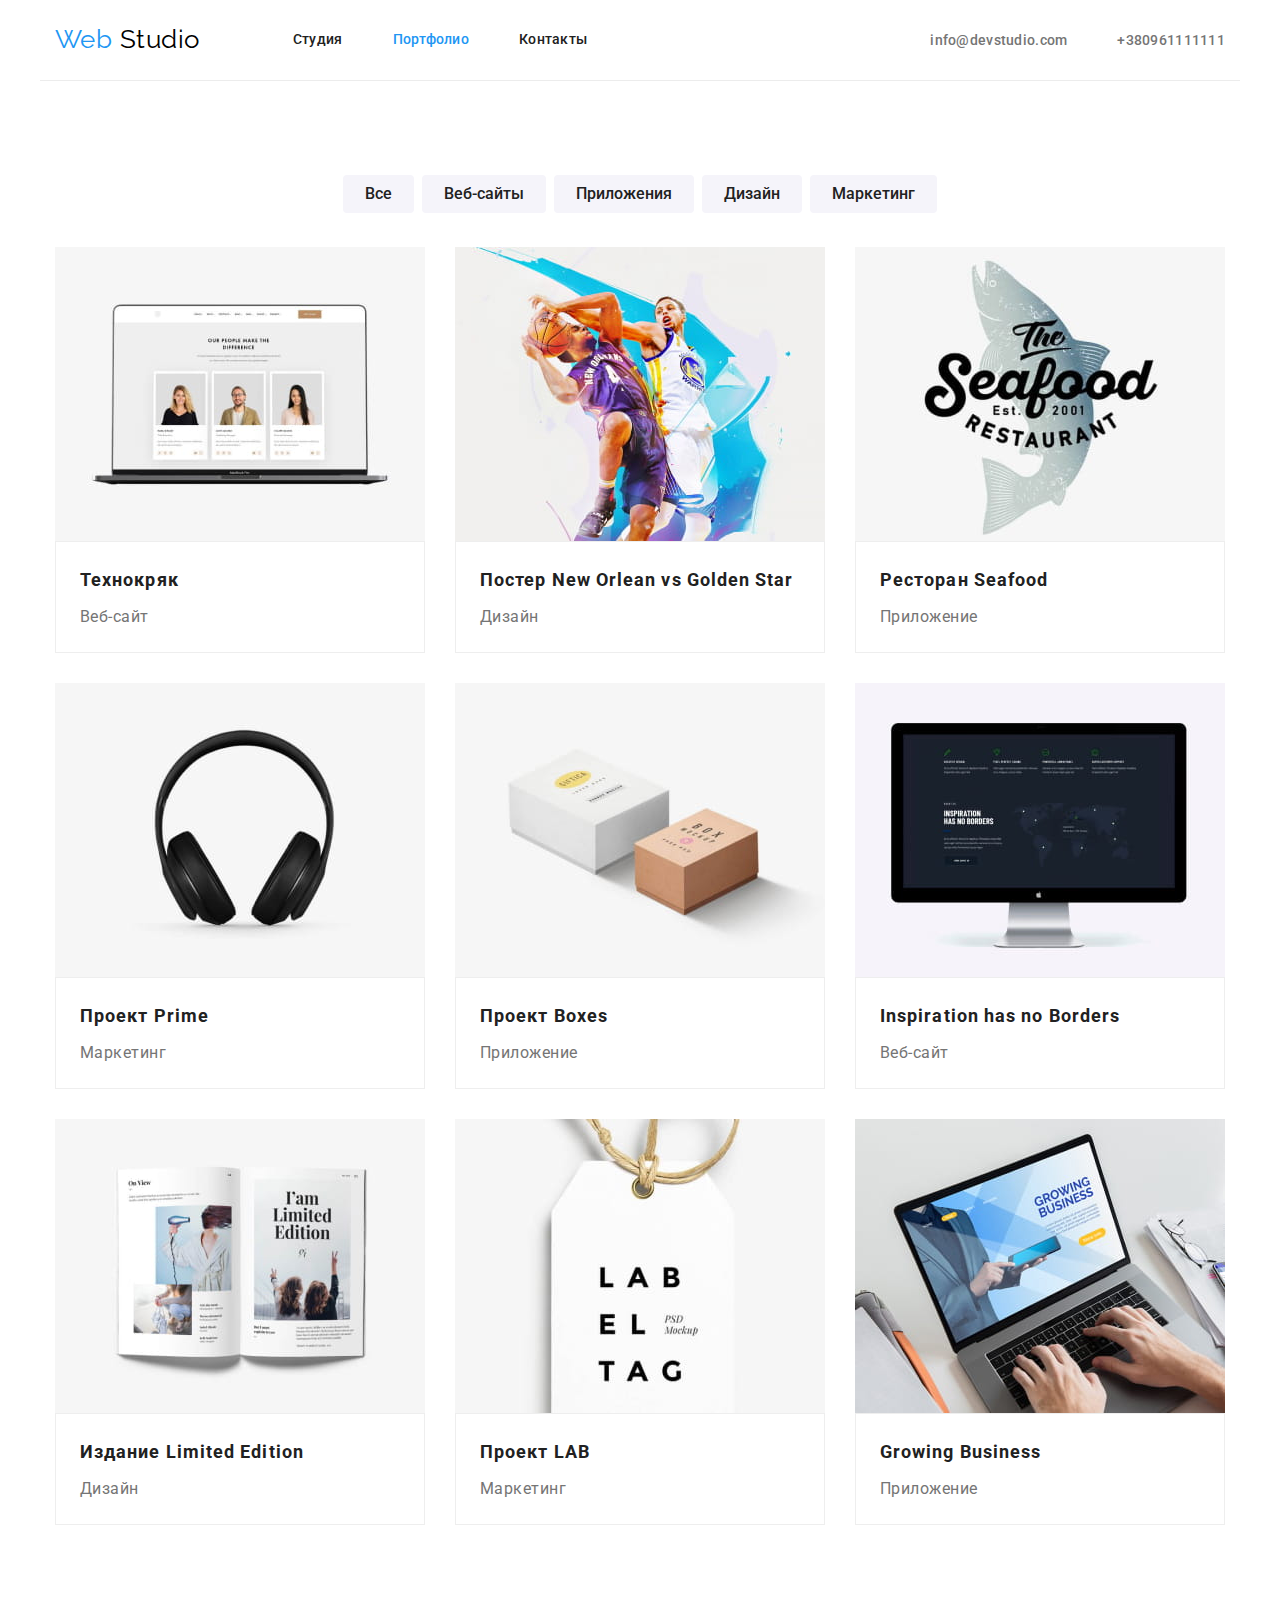
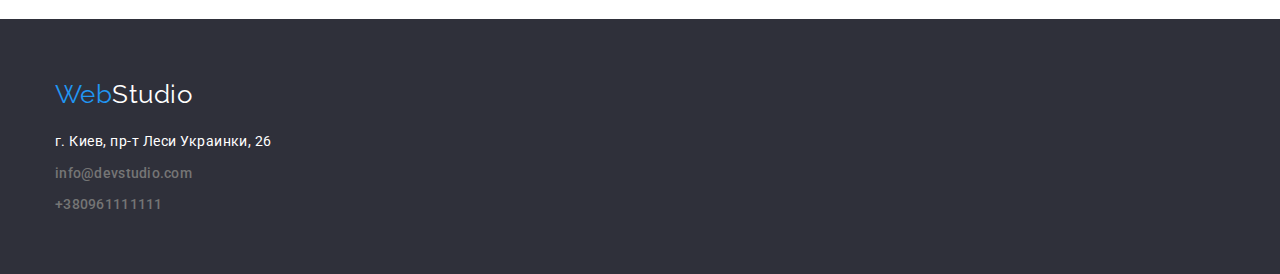
==== portfolio.html @ 03b2626f "img" ====
<!DOCTYPE html>
<html lang="en">
<head>
    <meta charset="UTF-8">
    <meta http-equiv="X-UA-Compatible" content="IE=edge">
    <meta name="viewport" content="width=device-width, initial-scale=1.0">
    <title>Document</title>
    <link rel="preconnect" href="https://fonts.gstatic.com">
    <link href="https://fonts.googleapis.com/css2?family=Raleway:wght@700&family=Roboto:wght@400;500;700;900&display=swap"
    rel="stylesheet">
    <link rel="stylesheet" href="https://cdnjs.cloudflare.com/ajax/libs/modern-normalize/1.0.0/modern-normalize.min.css">
    <link rel="stylesheet" href="./css/styles.css">
</head>
<body>
    <header>
        <div class="container header">
            <nav class="header-nav">
    
                <a class="logo" href="/">Web<span class="studio"> Studio</span></a>
    
                <ul class="nav-list">
                    <li class="item"><a class="link" href="./index.html">Студия</a></li>
                    <li class="item"><a class="link active" href="./portfolio.html">Портфолио</a></li>
                    <li class="item"><a class="link" href="">Контакты</a></li>
                </ul>
    
            </nav>
    
            <ul class="contacts-list">
                <li class="item">
                    <a href="mailto:info@devstudio.com">info@devstudio.com</a>
                </li>
                <li class="item">
                    <a href="tel:+380961111111">+380961111111</a>
                </li>
            </ul>
        </div>
    </header>

    <main>
        <section class="button-section">
            <div class="container">
                <ul class="button-list">
                    <li> <button class="button" type="button">Все</button></li>
                    <li> <button class="button" type="button">Веб-сайты</button></li>
                    <li> <button class="button" type="button">Приложения</button></li>
                    <li> <button class="button" type="button">Дизайн</button></li>
                    <li> <button class="button" type="button">Маркетинг</button></li>
                </ul>
            
                <ul class="projects">
                    <li>
                        <img src="./images/portfolio 01.jpg" alt="Технокряк" width="370px">
                        <div class="projects-item">
                            <h3>Технокряк</h3>
                            <p>Веб-сайт</p>
                        </div>
                    </li>
                    <li>
                        <img src="./images/portfolio 02.jpg" alt="Постер New Orlean vs Golden Star" width="370px">
                        <div class="projects-item">
                            <h3>Постер New Orlean vs Golden Star</h3>
                            <p>Дизайн</p>
                        </div>
                    </li>
                    <li>
                        <img src="./images/portfolio 03.jpg" alt="Ресторан Seafood" width="370px">
                        <div class="projects-item">
                            <h3>Ресторан Seafood</h3>
                            <p>Приложение</p>
                        </div>
                    </li>
                    <li>
                        <img src="./images/portfolio 04.jpg" alt="Проект Prime" width="370px">
                        <div class="projects-item">
                            <h3>Проект Prime</h3>
                            <p>Маркетинг</p>
                        </div>
                    </li>
                    <li>
                        <img src="./images/portfolio 05.jpg" alt="Проект Boxes" width="370px">
                        <div class="projects-item">
                            <h3>Проект Boxes</h3>
                            <p>Приложение</p>
                        </div>
                    </li>
                    <li>
                        <img src="./images/portfolio 06.jpg" alt="Inspiration has no Borders" width="370px">
                        <div class="projects-item">
                            <h3>Inspiration has no Borders</h3>
                            <p>Веб-сайт</p>
                        </div>
                    </li>
                    <li>
                        <img src="./images/portfolio 07.jpg" alt="Издание Limited Edition" width="370px">
                        <div class="projects-item">
                            <h3>Издание Limited Edition</h3>
                            <p>Дизайн</p>
                        </div>
                    </li>
                    <li>
                        <img src="./images/portfolio 08.jpg" alt="Проект LAB" width="370px">
                        <div class="projects-item">
                            <h3>Проект LAB</h3>
                            <p>Маркетинг</p>
                        </div>
                    </li>
                    <li>
                        <img src="./images/portfolio 09.jpg" alt="Growing Business" width="370px">
                        <div class="projects-item">
                            <h3>Growing Business</h3>
                            <p>Приложение</p>
                        </div>
                    </li>
                    
                </ul>
            </div>
        </section>


    </main>

    <footer class="footer">
        <div class="container">
    
            <a class="logo" href="/">Web<span class="footer-studio">Studio</span></a>
    
            <address class="address">г. Киев, пр-т Леси Украинки, 26</address>
    
            <ul class="contacts-list-footer">
                <li class="contacts-footer">
                    <a href="mailto:info@devstudio.com">info@devstudio.com</a>
                </li>
                <li class="contacts-tel">
                    <a href="tel:+380961111111">+380961111111</a>
                </li>
            </ul>
        </div>
    </footer>
</body>
</html>
---- css/styles.css ----
:root {
  --body-background-color: #ffff;
  --primary-text-color: #757575;
  --title-text-color: #212121;
  --link-color: #2196f3;
  --footer-background-color: #2f303a;
  --team-section-color: #f5f4fa;
  --studio-color: #000000;
}

body {
  background-color: var(--body-background-color);
  color: var(--primary-text-color);
  font-family: Roboto, sans-serif;
  letter-spacing: 0.03em;
}

ul {
  margin: 0;
  padding: 0;
  list-style: none;
}

.container {
  width: 1200px;
  margin-left: auto;
  margin-right: auto;
  padding-left: 15px;
  padding-right: 15px;
  /*outline: 2px solid red;*/
}

h1,
h2,
h3,
h4,
h5 {
  margin: 0;
}

img {
  display: block;
  max-width: 100%;
}
/*HEADER*/
.header {
  display: flex;
  align-items: center;

  border-bottom: 1px solid #ececec;
}
.header-nav {
  display: flex;
}
.nav-list a {
  display: block;
  padding-top: 32px;
  padding-bottom: 32px;

  color: var(--title-text-color);
  font-weight: 500;
  font-size: 14px;
  line-height: 1.14;
  letter-spacing: 0.02em;
  text-decoration: none;
}

.nav-list {
  display: flex;
  margin: 0;
  padding: 0;
}

.nav-list .item {
  margin-right: 50px;
}

.nav-list .item:last-child {
  margin-right: 0;
}

.contacts-list a:hover {
  color: var(--link-color);
}

.link:hover,
.link:focus,
.link.active {
  color: var(--link-color);
}

.nav-list .link.current {
  color: var(--link-color);
}

.header-nav .logo {
  margin-right: 93px;
  padding-top: 24px;
  padding-bottom: 25px;
}
.logo {
  display: block;
  color: var(--link-color);
  font-family: Raleway;
  font-size: 26px;
  line-height: 1.19;
  text-decoration: none;
}
.studio {
  color: var(--studio-color);
  font-family: Raleway;
  font-size: 26px;
  line-height: 1.19;
  text-decoration: none;
}

.contacts-list a {
  padding-top: 32px;
  padding-bottom: 32px;
  padding-left: 0;
  color: var(--primary-text-color);
  font-weight: 500;
  font-size: 14px;
  line-height: 1.14;
  letter-spacing: 0.02em;
  text-decoration: none;
}
.contacts-list {
  display: flex;
  margin-left: auto;
}
.contacts-list .item + .item {
  margin-left: 50px;
}
/*HEADER*/

/*HERO SECTION*/
.hero {
  background-color: var(--footer-background-color);
  color: var(--body-background-color);
  padding-top: 200px;
  padding-bottom: 200px;
  margin-bottom: 0px;
  text-align: center;
}
.hero-subject {
  font-weight: 900;
  font-size: 44px;
  line-height: 1.36;
  letter-spacing: 0.06em;
  text-align: center;
  text-transform: uppercase;
}

.hero-button {
  margin-top: 30px;
  align-items: center;
  text-align: center;
  box-shadow: 0px 4px 4px rgba(0, 0, 0, 0.15);
  border-radius: 4px;
  padding: 10px 32px;
  background-color: var(--link-color);
  font-weight: 700;
  font-size: 16px;
  line-height: 1.87;
  letter-spacing: 0.06em;
  cursor: pointer;
}

.hero-button,
.button:hover {
  color: var(--body-background-color);
  background-color: var(--link-color);
  box-shadow: 0px 3px 1px rgba(0, 0, 0, 0.1), 0px 1px 2px rgba(0, 0, 0, 0.08),
    0px 2px 2px rgba(0, 0, 0, 0.12);
}

.overlay {
  max-width: 1600px;
  height: 600px;
  margin-left: auto;
  margin-right: auto;
  background-image: linear-gradient(
      to right,
      rgba(0, 0, 0, 0.4),
      rgba(0, 0, 0, 0.4)
    ),
    url(../images/hero.jpg);
  background-size: contain;
  background-repeat: no-repeat;
  background-position: center;
}

.button-section {
  padding-top: 94px;
  padding-bottom: 94px;
}
.button {
  border-radius: 4px;
  border: transparent;
  padding: 6px 22px;
  color: var(--title-text-color);
  background-color: var(--team-section-color);
  font-weight: 500;
  font-size: 16px;
  line-height: 1.62;
  text-align: center;
  cursor: pointer;
}

.button-list {
  display: flex;
  flex-direction: row;
  justify-content: center;
  margin-top: 0;
  margin-bottom: 34px;
}
.button-list li {
  margin-right: 8px;
}
.button-list li:last-child {
  margin-right: 0px;
}
/*HERO SECTION*/

/*Features*/
.features {
  padding-top: 94px;
}
.features-list .title {
  color: var(--title-text-color);
  font-weight: 700;
  font-size: 14px;
  line-height: 1.14;
  text-transform: uppercase;
}
.features-list {
  display: flex;
  flex-direction: row;
  font-size: 14px;
  line-height: 1.71;
  margin-top: 0;
  margin-bottom: 0px;
}
.features-item {
  margin-right: 30px;
}

.features-item:last-child {
  margin-right: 0px;
}
.features-title {
  margin-top: 0;
  margin-bottom: 0;
}
.features-list p {
  margin-top: 0;
  margin-bottom: 0;
}

.title {
  margin-bottom: 10px;
  margin-top: 0px;
}
/*Features*/

/*IMG-SECTION*/
.img-section {
  padding-top: 94px;
  padding-bottom: 94px;
}
.caption {
  margin-top: 0;
  margin-bottom: 50px;
  color: var(--title-text-color);
  font-weight: 700;
  font-size: 36px;
  line-height: 1.16;
  text-align: center;
}
.images-list {
  display: flex;
  flex-direction: row;

  padding-left: 0;
  margin-top: 0;
  margin-bottom: 0;
}
.images-list li {
  margin-right: 30px;
}
.images-list li:last-child {
  margin-right: 0px;
}
/*IMG-SECTION*/

/*PROJECT SECTION portfolio*/
.projects-item {
  padding: 20px 24px;
  background: #ffffff;
  border: 1px solid #eeeeee;
  box-sizing: border-box;
}
.projects {
  display: flex;
  flex-wrap: wrap;
  padding-left: 0;
}
.projects li {
  width: 370px;
  margin-right: 30px;
  margin-bottom: 30px;
  background: #ffffff;
}
.projects li:nth-child(3n) {
  margin-right: 0px;
}
.projects li:nth-last-child(-n + 3) {
  margin-bottom: 0px;
}
.projects h3 {
  margin-bottom: 4px;
  color: var(--title-text-color);
  font-weight: bold;
  font-size: 18px;
  line-height: 2;
  letter-spacing: 0.06em;
}

.projects p {
  margin: 0;
  font-size: 16px;
  line-height: 1.87;
}

/*PROJECT SECTION*/

/*TEAM SECTION*/
.name {
  padding-top: 30px;
  padding-bottom: 30px;
  background-color: #ffff;
  box-shadow: 0px 1px 3px rgba(0, 0, 0, 0.12), 0px 1px 1px rgba(0, 0, 0, 0.14),
    0px 2px 1px rgba(0, 0, 0, 0.2);
  border-radius: 0px 0px 4px 4px;
}
.name h3 {
  margin-bottom: 10px;
  color: var(--title-text-color);
  font-weight: 500;
  font-size: 16px;
  line-height: 1.18;
  text-align: center;
  letter-spacing: 0.03em;
}
.our-team {
  padding-top: 94px;
  padding-bottom: 94px;
  background-color: var(--team-section-color);
}
.team-card li {
  margin-right: 30px;
  width: 270px;
  background-color: #ffff;
}
.team-card li:last-child {
  margin-right: 0;
}
.team-card p {
  margin: 0;
  font-size: 16px;
  line-height: 1.18;
  text-align: center;
  letter-spacing: 0.03em;
}
.team-card {
  display: flex;
  padding-left: 0;
  margin-top: 0;
  margin-bottom: 0;
}
.team-card img {
  width: 100%;
  margin-top: 0;
}
/*TEAM SECTION*/

/*FOOTER*/

.footer {
  padding-top: 60px;
  padding-bottom: 60px;
  background-color: var(--footer-background-color);
}
.footer .logo {
  padding: 0;
  margin-bottom: 20px;
}
.address {
  margin-bottom: 9px;
  color: var(--body-background-color);
  font-size: 14px;
  line-height: 1.71;
  font-style: normal;
}
.contacts-list-footer {
  padding: 0;
  margin: 0;
}
.contacts-list-footer a {
  color: var(--primary-text-color);
  font-weight: 500;
  font-size: 14px;
  line-height: 1.14;
  letter-spacing: 0.02em;
  text-decoration: none;
}
.contacts-footer {
  margin-bottom: 9px;
  font-size: 14px;
  line-height: 1.71;
  color: rgba(255, 255, 255, 0.6);
}

.footer-studio {
  color: var(--body-background-color);
  font-family: Raleway;
  font-size: 26px;
  line-height: 1.19;
}

/*FOOTER*/
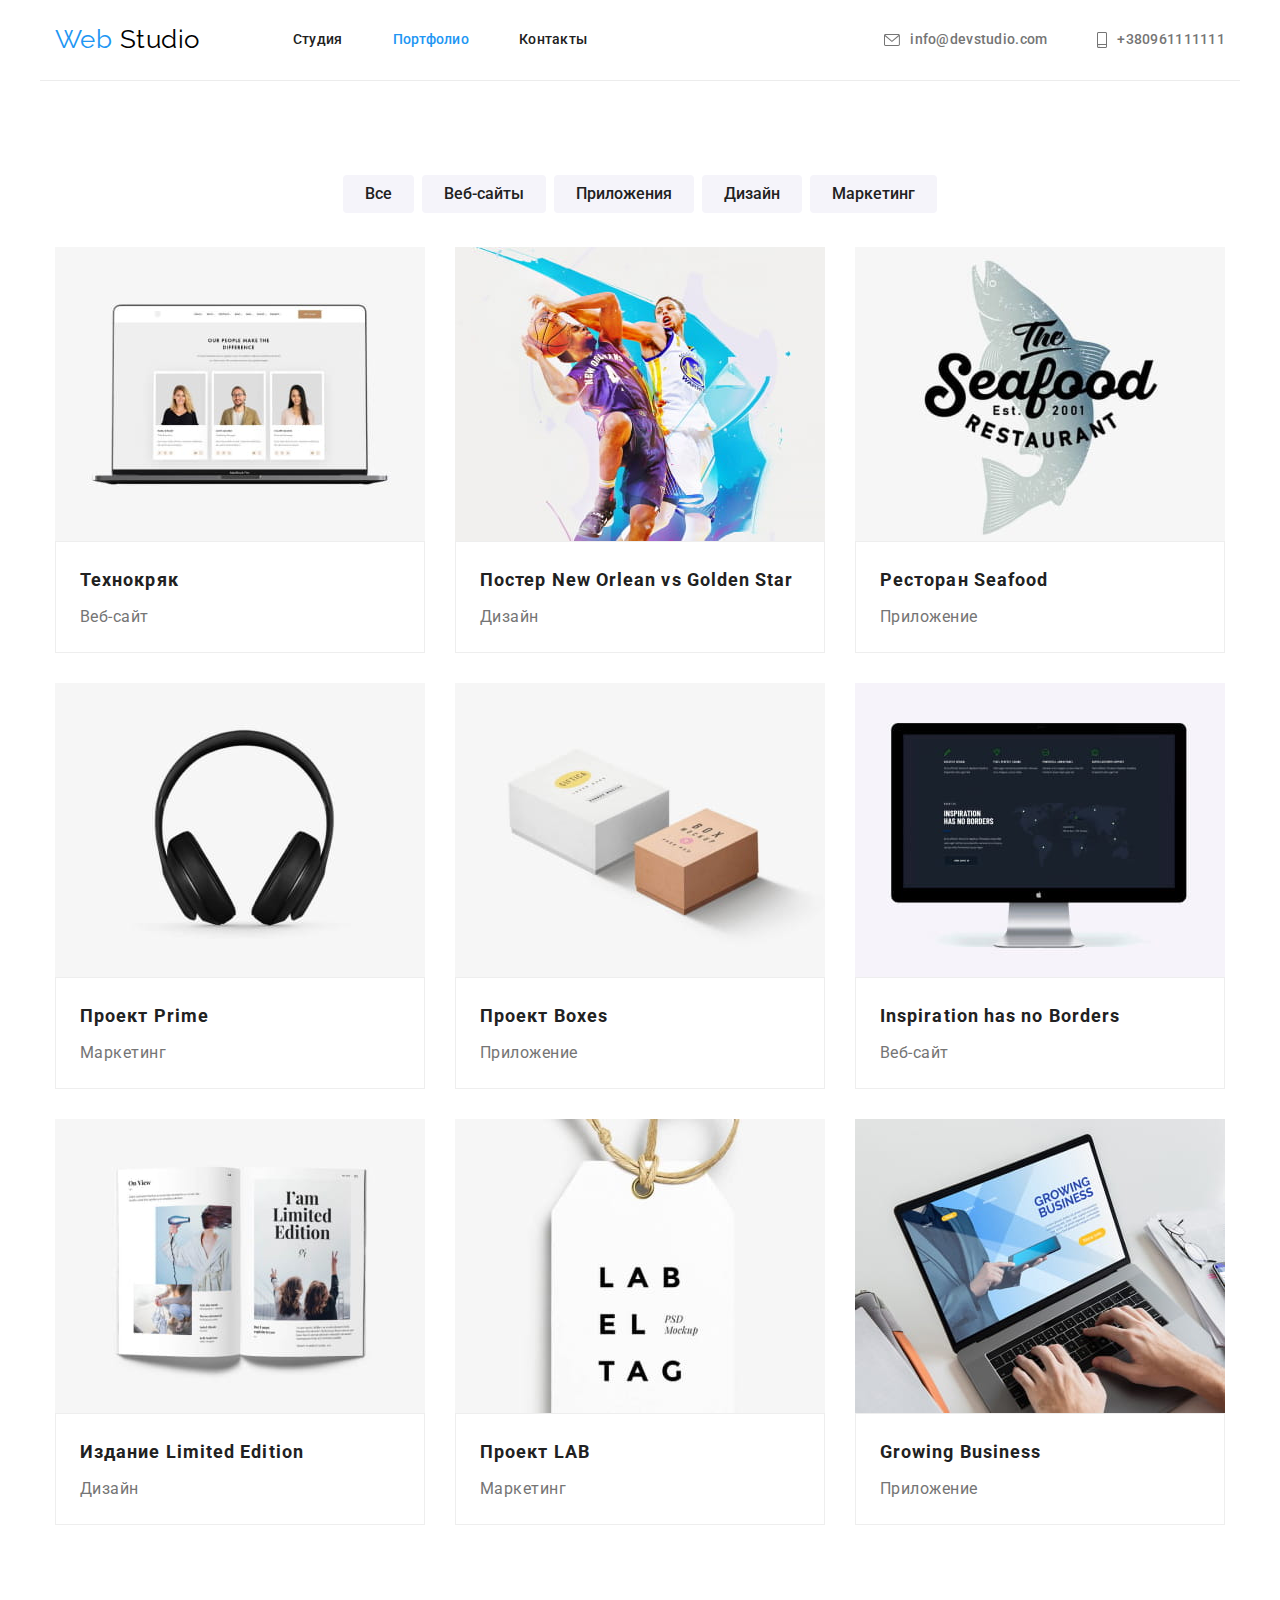
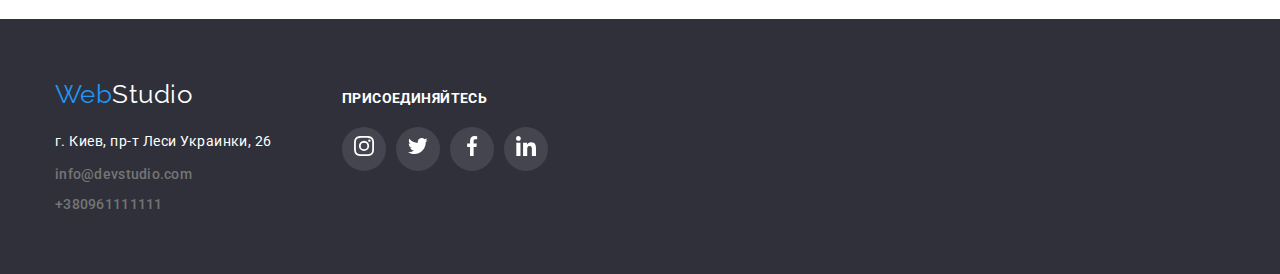
==== commit bf20285a: "icons" ====
--- a/portfolio.html
+++ b/portfolio.html
@@ -28,10 +28,16 @@
     
             <ul class="contacts-list">
                 <li class="item">
-                    <a href="mailto:info@devstudio.com">info@devstudio.com</a>
+                    <a href="mailto:info@devstudio.com">
+                        <svg class="icon" width="16px" height="12px">
+                            <use href="./images/icons.svg#icon-mail"></use>
+                        </svg> info@devstudio.com</a>
                 </li>
                 <li class="item">
-                    <a href="tel:+380961111111">+380961111111</a>
+                    <a href="tel:+380961111111">
+                        <svg class="icon" width="10px" height="16px">
+                            <use href="./images/icons.svg#icon-phone"></use>
+                        </svg>+380961111111</a>
                 </li>
             </ul>
         </div>
@@ -65,10 +71,11 @@
                     </li>
                     <li>
                         <img src="./images/portfolio 03.jpg" alt="Ресторан Seafood" width="370px">
-                        <div class="projects-item">
+                         <div class="projects-item">
                             <h3>Ресторан Seafood</h3>
                             <p>Приложение</p>
                         </div>
+                        
                     </li>
                     <li>
                         <img src="./images/portfolio 04.jpg" alt="Проект Prime" width="370px">
@@ -83,6 +90,7 @@
                             <h3>Проект Boxes</h3>
                             <p>Приложение</p>
                         </div>
+                        
                     </li>
                     <li>
                         <img src="./images/portfolio 06.jpg" alt="Inspiration has no Borders" width="370px">
@@ -94,7 +102,7 @@
                     <li>
                         <img src="./images/portfolio 07.jpg" alt="Издание Limited Edition" width="370px">
                         <div class="projects-item">
-                            <h3>Издание Limited Edition</h3>
+                             <h3>Издание Limited Edition</h3>
                             <p>Дизайн</p>
                         </div>
                     </li>
@@ -121,20 +129,57 @@
     </main>
 
     <footer class="footer">
-        <div class="container">
+        <div class="container footer-container">
+            <div>
+                <a class="logo" href="/">Web<span class="footer-studio">Studio</span></a>
     
-            <a class="logo" href="/">Web<span class="footer-studio">Studio</span></a>
+                <address class="address">г. Киев, пр-т Леси Украинки, 26</address>
     
-            <address class="address">г. Киев, пр-т Леси Украинки, 26</address>
+                <ul class="contacts-list-footer">
+                    <li class="contacts-footer">
+                        <a href="mailto:info@devstudio.com">info@devstudio.com</a>
+                    </li>
+                    <li class="contacts-tel">
+                        <a href="tel:+380961111111">+380961111111</a>
+                    </li>
+                </ul>
+            </div>
     
-            <ul class="contacts-list-footer">
-                <li class="contacts-footer">
-                    <a href="mailto:info@devstudio.com">info@devstudio.com</a>
-                </li>
-                <li class="contacts-tel">
-                    <a href="tel:+380961111111">+380961111111</a>
-                </li>
-            </ul>
+            <div class="media-contacts">
+                <h2 class="footer-caption">ПРИСОЕДИНЯЙТЕСЬ</h2>
+    
+                <ul class="footer-icons-list">
+                    <li>
+                        <a href="">
+                            <svg class="footer-icon">
+                                <use href="./images/icons.svg#icon-instagram"></use>
+                            </svg>
+                        </a>
+                    </li>
+                    <li>
+                        <a href="">
+                            <svg class="footer-icon">
+                                <use href="./images/icons.svg#icon-twitter"></use>
+                            </svg>
+                        </a>
+                    </li>
+                    <li>
+                        <a href="">
+                            <svg class="footer-icon">
+                                <use href="./images/icons.svg#icon-facebook"></use>
+                            </svg>
+                        </a>
+                    </li>
+                    <li>
+                        <a href="">
+                            <svg class="footer-icon">
+                                <use href="./images/icons.svg#icon-linkedin"></use>
+                            </svg>
+                        </a>
+                    </li>
+                </ul>
+            </div>
+    
         </div>
     </footer>
 </body>
--- a/css/styles.css
+++ b/css/styles.css
@@ -6,6 +6,7 @@
   --footer-background-color: #2f303a;
   --team-section-color: #f5f4fa;
   --studio-color: #000000;
+  --icon-color: #afb1b8;
 }
 
 body {
@@ -115,6 +116,8 @@
 }
 
 .contacts-list a {
+  display: flex;
+  align-items: center;
   padding-top: 32px;
   padding-bottom: 32px;
   padding-left: 0;
@@ -128,10 +131,21 @@
 .contacts-list {
   display: flex;
   margin-left: auto;
+  align-items: center;
 }
 .contacts-list .item + .item {
   margin-left: 50px;
 }
+
+.icon:hover {
+  fill: var(--link-color);
+}
+
+.icon {
+  margin-right: 10px;
+  fill: #757575;
+}
+
 /*HEADER*/
 
 /*HERO SECTION*/
@@ -262,6 +276,20 @@
   margin-bottom: 10px;
   margin-top: 0px;
 }
+.features-icon-background {
+  display: flex;
+  width: 270px;
+  height: 120px;
+  background: #f5f4fa;
+  border-radius: 4px;
+  margin-bottom: 30px;
+  margin-right: 0;
+  align-items: center;
+  justify-content: center;
+}
+.antenna {
+  display: inline-block;
+}
 /*Features*/
 
 /*IMG-SECTION*/
@@ -331,6 +359,16 @@
   margin: 0;
   font-size: 16px;
   line-height: 1.87;
+}
+
+.projects a {
+  text-decoration: none;
+  color: var(--primary-text-color);
+}
+.projects li:hover {
+  box-shadow: 0px 1px 1px rgba(0, 0, 0, 0.12), 0px 4px 4px rgba(0, 0, 0, 0.06),
+    1px 4px 6px rgba(0, 0, 0, 0.16);
+  cursor: pointer;
 }
 
 /*PROJECT SECTION*/
@@ -358,7 +396,7 @@
   padding-bottom: 94px;
   background-color: var(--team-section-color);
 }
-.team-card li {
+.team-item {
   margin-right: 30px;
   width: 270px;
   background-color: #ffff;
@@ -383,7 +421,75 @@
   width: 100%;
   margin-top: 0;
 }
+.icons-list {
+  display: flex;
+  align-items: center;
+  justify-content: center;
+  margin-top: 16px;
+}
+.icons-list li {
+  display: flex;
+  align-items: center;
+  justify-content: center;
+  width: 44px;
+  height: 44px;
+  margin-right: 10px;
+}
+
+.team-icon {
+  width: 20px;
+  height: 20px;
+  fill: var(--icon-color);
+}
+
+.team-icon:hover {
+  fill: var(--team-section-color);
+}
+.icons-list li:hover {
+  background-color: var(--link-color);
+  border-radius: 50%;
+}
+
 /*TEAM SECTION*/
+
+/*best-client*/
+.best-client {
+  padding-top: 94px;
+  padding-bottom: 94px;
+}
+.client-list {
+  display: flex;
+  align-items: center;
+  justify-content: center;
+}
+.client-list li {
+  margin-right: 30px;
+}
+.client-list a {
+  display: flex;
+  align-items: center;
+  justify-content: center;
+  width: 170px;
+  height: 92px;
+  border: 1px solid var(--icon-color);
+  border-radius: 4px;
+}
+.client-list li:last-child {
+  margin-right: 0;
+}
+.client-icon {
+  width: 106px;
+  height: 60px;
+  fill: var(--icon-color);
+}
+.client-icon:hover {
+  fill: var(--link-color);
+  cursor: pointer;
+}
+.client-list a:hover {
+  border: 1px solid var(--link-color);
+}
+/*best-client*/
 
 /*FOOTER*/
 
@@ -429,4 +535,50 @@
   line-height: 1.19;
 }
 
+.footer-icons-list li {
+  display: flex;
+  align-items: center;
+  justify-content: center;
+  width: 44px;
+  height: 44px;
+  margin-right: 10px;
+  background-color: rgba(255, 255, 255, 0.1);
+  border-radius: 50%;
+}
+.footer-icons-list {
+  display: flex;
+  align-items: center;
+  justify-content: center;
+  margin-top: 16px;
+}
+.footer-icon {
+  width: 20px;
+  height: 20px;
+  fill: #ffff;
+}
+.footer-icon:hover {
+  fill: var(--team-section-color);
+}
+.footer-icons-list li:hover {
+  background-color: var(--link-color);
+  border-radius: 50%;
+}
+.footer-caption {
+  display: flex;
+  align-items: center;
+  margin-bottom: 20px;
+  font-weight: 700;
+  font-size: 14px;
+  line-height: 1.14;
+  letter-spacing: 0.03em;
+  color: #ffff;
+}
+
+.footer-container {
+  display: flex;
+}
+.media-contacts {
+  padding-top: 12px;
+  margin-left: 70px;
+}
 /*FOOTER*/
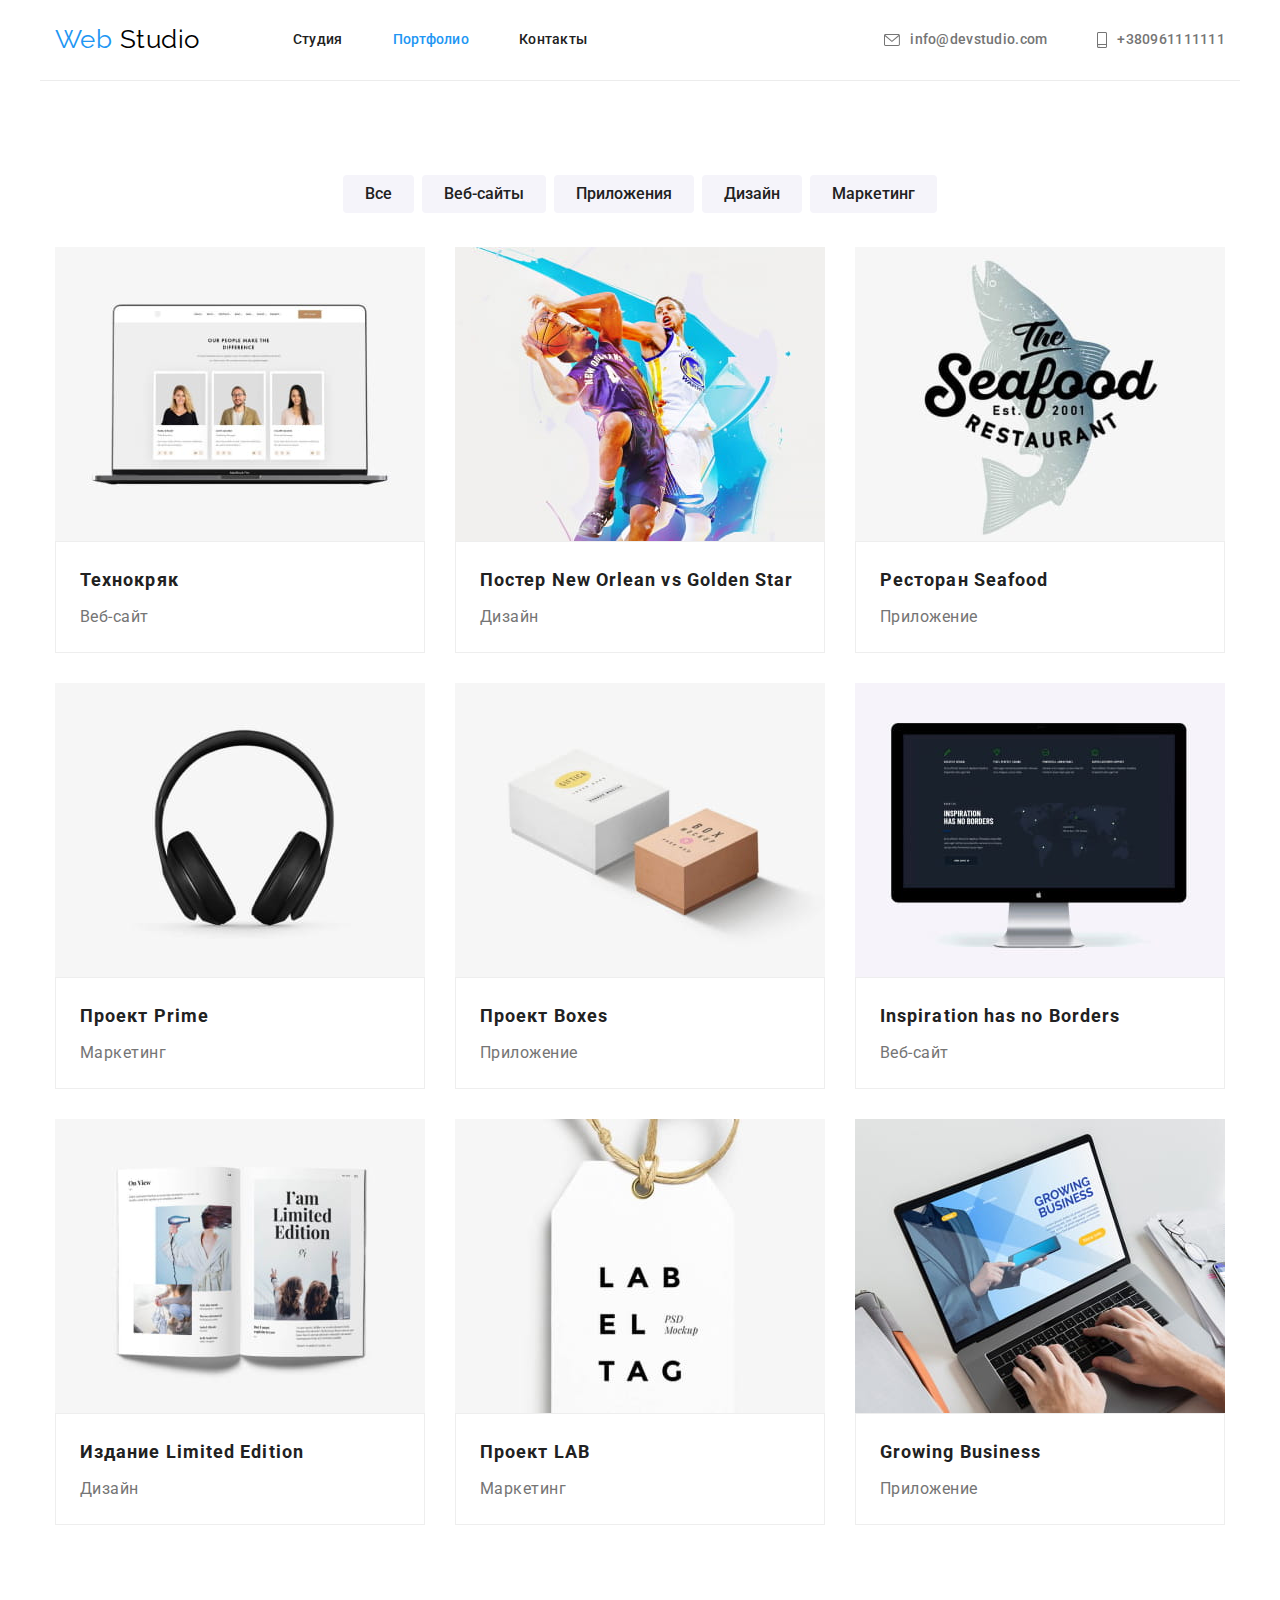
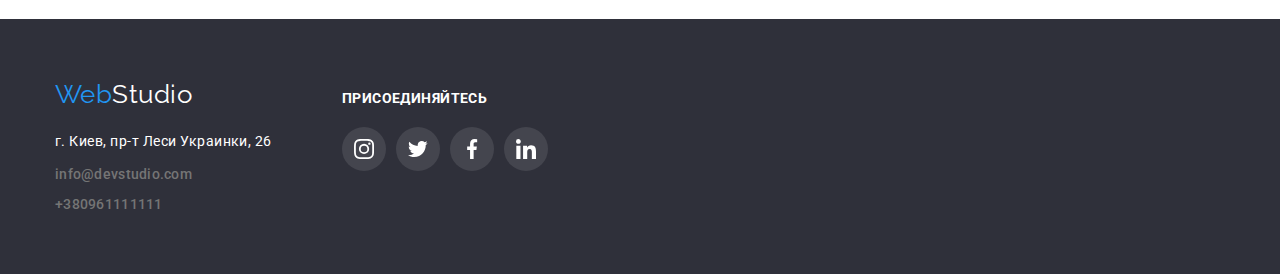
==== commit 7cef5540: "HW4-corect" ====
--- a/portfolio.html
+++ b/portfolio.html
@@ -28,13 +28,13 @@
     
             <ul class="contacts-list">
                 <li class="item">
-                    <a href="mailto:info@devstudio.com">
+                    <a class="contacts-link" href="mailto:info@devstudio.com">
                         <svg class="icon" width="16px" height="12px">
                             <use href="./images/icons.svg#icon-mail"></use>
                         </svg> info@devstudio.com</a>
                 </li>
                 <li class="item">
-                    <a href="tel:+380961111111">
+                    <a class="contacts-link" href="tel:+380961111111">
                         <svg class="icon" width="10px" height="16px">
                             <use href="./images/icons.svg#icon-phone"></use>
                         </svg>+380961111111</a>
@@ -150,28 +150,28 @@
     
                 <ul class="footer-icons-list">
                     <li>
-                        <a href="">
+                        <a class="footer-icons-link" href="">
                             <svg class="footer-icon">
                                 <use href="./images/icons.svg#icon-instagram"></use>
                             </svg>
                         </a>
                     </li>
                     <li>
-                        <a href="">
+                        <a class="footer-icons-link" href="">
                             <svg class="footer-icon">
                                 <use href="./images/icons.svg#icon-twitter"></use>
                             </svg>
                         </a>
                     </li>
                     <li>
-                        <a href="">
+                        <a class="footer-icons-link" href="">
                             <svg class="footer-icon">
                                 <use href="./images/icons.svg#icon-facebook"></use>
                             </svg>
                         </a>
                     </li>
                     <li>
-                        <a href="">
+                        <a class="footer-icons-link" href="">
                             <svg class="footer-icon">
                                 <use href="./images/icons.svg#icon-linkedin"></use>
                             </svg>
--- a/css/styles.css
+++ b/css/styles.css
@@ -82,6 +82,7 @@
 
 .contacts-list a:hover {
   color: var(--link-color);
+  fill: currentColor;
 }
 
 .link:hover,
@@ -115,7 +116,7 @@
   text-decoration: none;
 }
 
-.contacts-list a {
+.contacts-link {
   display: flex;
   align-items: center;
   padding-top: 32px;
@@ -127,6 +128,12 @@
   line-height: 1.14;
   letter-spacing: 0.02em;
   text-decoration: none;
+  fill: #757575;
+}
+.contacts-link:hover,
+.contacts-link:focus {
+  fill: var(--link-color);
+  color: var(--link-color);
 }
 .contacts-list {
   display: flex;
@@ -137,13 +144,8 @@
   margin-left: 50px;
 }
 
-.icon:hover {
-  fill: var(--link-color);
-}
-
 .icon {
   margin-right: 10px;
-  fill: #757575;
 }
 
 /*HEADER*/
@@ -182,7 +184,8 @@
 }
 
 .hero-button,
-.button:hover {
+.button:hover,
+.button:focus {
   color: var(--body-background-color);
   background-color: var(--link-color);
   box-shadow: 0px 3px 1px rgba(0, 0, 0, 0.1), 0px 1px 2px rgba(0, 0, 0, 0.08),
@@ -200,7 +203,7 @@
       rgba(0, 0, 0, 0.4)
     ),
     url(../images/hero.jpg);
-  background-size: contain;
+  background-size: cover;
   background-repeat: no-repeat;
   background-position: center;
 }
@@ -278,14 +281,14 @@
 }
 .features-icon-background {
   display: flex;
+  align-items: center;
+  justify-content: center;
   width: 270px;
   height: 120px;
   background: #f5f4fa;
   border-radius: 4px;
   margin-bottom: 30px;
   margin-right: 0;
-  align-items: center;
-  justify-content: center;
 }
 .antenna {
   display: inline-block;
@@ -428,26 +431,28 @@
   margin-top: 16px;
 }
 .icons-list li {
+  margin-right: 10px;
+}
+
+.team-link {
   display: flex;
   align-items: center;
   justify-content: center;
   width: 44px;
   height: 44px;
-  margin-right: 10px;
+  border-radius: 50%;
+  fill: var(--icon-color);
 }
 
 .team-icon {
   width: 20px;
   height: 20px;
-  fill: var(--icon-color);
-}
-
-.team-icon:hover {
+}
+
+.team-link:hover,
+.team-link:focus {
   fill: var(--team-section-color);
-}
-.icons-list li:hover {
   background-color: var(--link-color);
-  border-radius: 50%;
 }
 
 /*TEAM SECTION*/
@@ -465,7 +470,7 @@
 .client-list li {
   margin-right: 30px;
 }
-.client-list a {
+.client-link {
   display: flex;
   align-items: center;
   justify-content: center;
@@ -473,6 +478,7 @@
   height: 92px;
   border: 1px solid var(--icon-color);
   border-radius: 4px;
+  fill: var(--icon-color);
 }
 .client-list li:last-child {
   margin-right: 0;
@@ -480,15 +486,14 @@
 .client-icon {
   width: 106px;
   height: 60px;
-  fill: var(--icon-color);
-}
-.client-icon:hover {
+}
+.client-link:hover,
+.client-link:focus {
   fill: var(--link-color);
   cursor: pointer;
-}
-.client-list a:hover {
   border: 1px solid var(--link-color);
 }
+
 /*best-client*/
 
 /*FOOTER*/
@@ -535,7 +540,7 @@
   line-height: 1.19;
 }
 
-.footer-icons-list li {
+.footer-icons-link {
   display: flex;
   align-items: center;
   justify-content: center;
@@ -556,10 +561,10 @@
   height: 20px;
   fill: #ffff;
 }
-.footer-icon:hover {
+
+.footer-icons-link:hover,
+.footer-icons-link:focus {
   fill: var(--team-section-color);
-}
-.footer-icons-list li:hover {
   background-color: var(--link-color);
   border-radius: 50%;
 }
